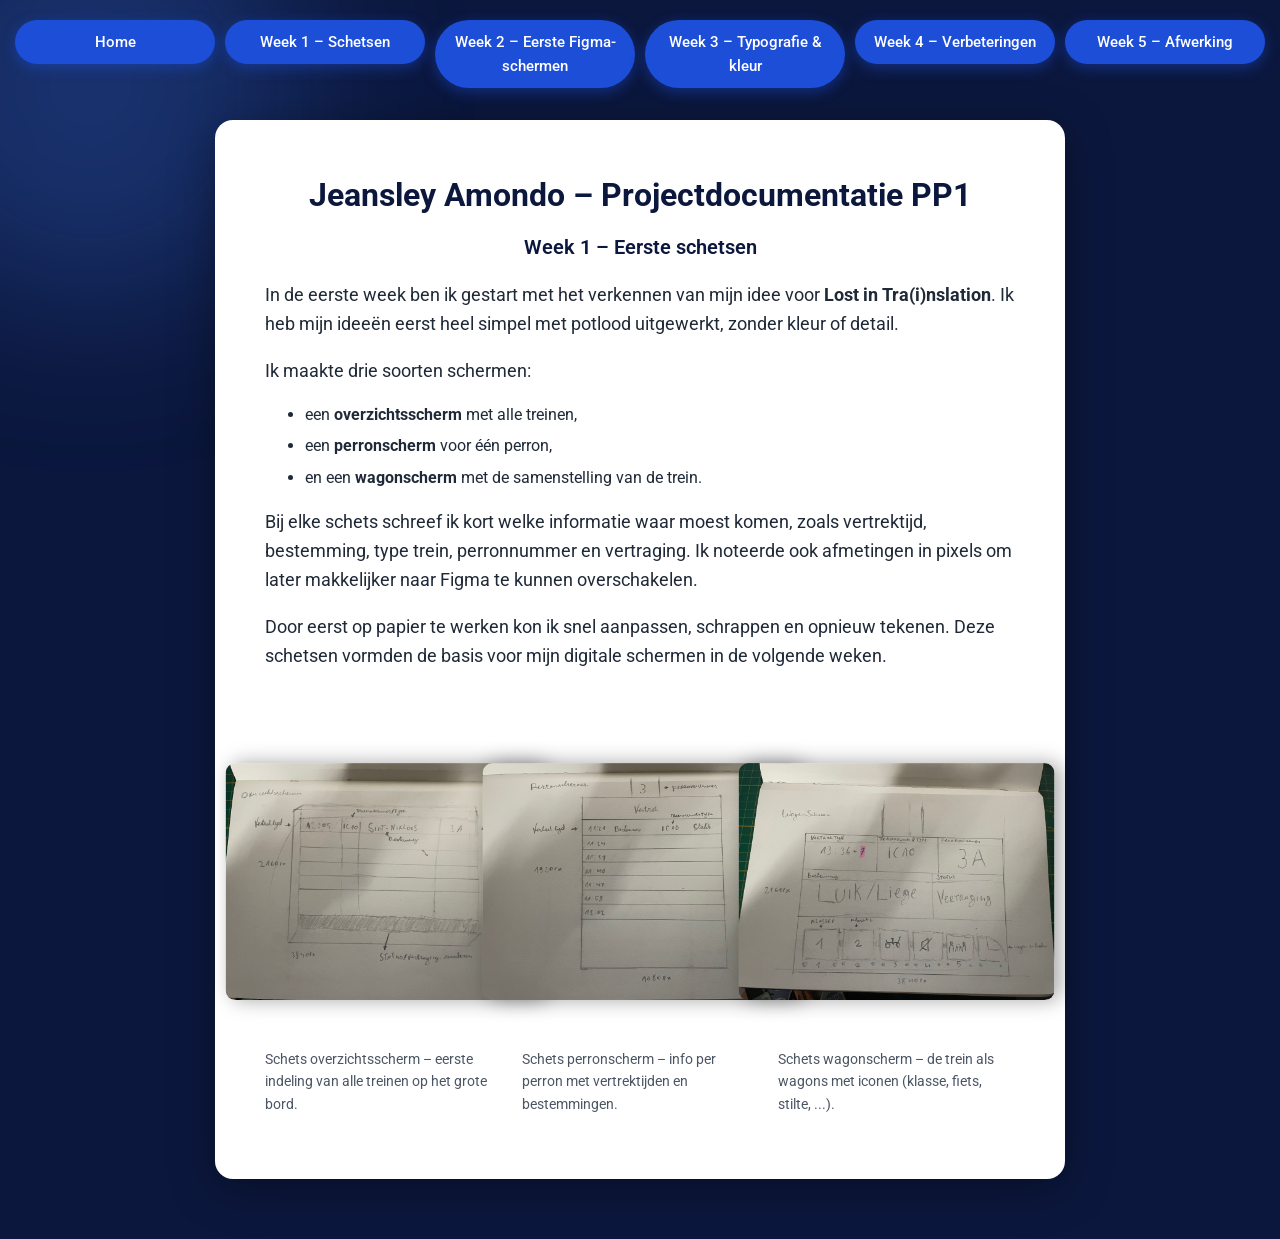
==== week1.html @ 90369146 "Update week1.html" ====
<!DOCTYPE html>
<html lang="nl">
<head>
  <meta charset="utf-8">
  <title>Week 1 – Jeansley Amondo – Projectdocumentatie PP1</title>
  <link rel="stylesheet" href="styles.css">
</head>
<body>

  <div class="bg-shape"></div>

  <div class="container">
    <h1>Jeansley Amondo – Projectdocumentatie PP1</h1>
    <h2>Week 1 – Eerste schetsen</h2>

    <section>
      <p>
        In de eerste week ben ik gestart met het verkennen van mijn idee voor
        <strong>Lost in Tra(i)nslation</strong>. Ik heb mijn ideeën eerst
        heel simpel met potlood uitgewerkt, zonder kleur of detail.
      </p>
      <p>
        Ik maakte drie soorten schermen:
      </p>
      <ul>
        <li>een <strong>overzichtsscherm</strong> met alle treinen,</li>
        <li>een <strong>perronscherm</strong> voor één perron,</li>
        <li>en een <strong>wagonscherm</strong> met de samenstelling van de trein.</li>
      </ul>
      <p>
        Bij elke schets schreef ik kort welke informatie waar moest komen,
        zoals vertrektijd, bestemming, type trein, perronnummer en vertraging.
        Ik noteerde ook afmetingen in pixels om later makkelijker naar Figma
        te kunnen overschakelen.
      </p>
      <p>
        Door eerst op papier te werken kon ik snel aanpassen, schrappen
        en opnieuw tekenen. Deze schetsen vormden de basis voor mijn
        digitale schermen in de volgende weken.
      </p>

   <div class="image-row">
  <figure>
    <a href="schets-overzicht.jpg" target="_blank">
      <img src="schets-overzicht.jpg"
           alt="Schets van het overzichtsscherm"
           class="rotate-sketch">
    </a>
    <figcaption>Schets overzichtsscherm – eerste indeling van alle treinen op het grote bord.</figcaption>
  </figure>

  <figure>
    <a href="schets-perron.jpg" target="_blank">
      <img src="schets-perron.jpg"
           alt="Schets van het perronscherm"
           class="rotate-sketch">
    </a>
    <figcaption>Schets perronscherm – info per perron met vertrektijden en bestemmingen.</figcaption>
  </figure>

  <figure>
    <a href="schets-wagon.jpg" target="_blank">
      <img src="schets-wagon.jpg"
           alt="Schets van het wagonscherm"
           class="rotate-sketch">
    </a>
    <figcaption>Schets wagonscherm – de trein als wagons met iconen (klasse, fiets, stilte, ...).</figcaption>
  </figure>
</div>
  <nav>
    <ul>
      <li><a href="index.html">Home</a></li>
      <li><a href="week1.html">Week 1 – Schetsen</a></li>
      <li><a href="week2.html">Week 2 – Eerste Figma-schermen</a></li>
      <li><a href="week3.html">Week 3 – Typografie & kleur</a></li>
      <li><a href="week4.html">Week 4 – Verbeteringen</a></li>
      <li><a href="week5.html">Week 5 – Afwerking</a></li>
    </ul>
  </nav>
  <!-- Klik-zoom modal -->
  <div class="img-modal" id="imgModal">
    <span class="img-modal-close" id="imgModalClose">&times;</span>
    <img class="img-modal-content" id="imgModalImg" alt="">
    <div class="img-modal-caption" id="imgModalCaption"></div>
  </div>

  <script>
    (function() {
      const modal = document.getElementById('imgModal');
      const modalImg = document.getElementById('imgModalImg');
      const modalCaption = document.getElementById('imgModalCaption');
      const closeBtn = document.getElementById('imgModalClose');

      document.querySelectorAll('.zoom-img').forEach(function(img) {
        img.addEventListener('click', function() {
          modal.style.display = 'flex';
          modalImg.src = this.src;
          modalCaption.textContent = this.alt || '';
        });
      });

      closeBtn.addEventListener('click', function() {
        modal.style.display = 'none';
      });

      modal.addEventListener('click', function(e) {
        if (e.target === modal) {
          modal.style.display = 'none';
        }
      });
    })();
  </script>
</body>
</html>
---- styles.css ----
/* ------------------------------- */
/*      FONTS & BASIS-INSTELLING   */
/* ------------------------------- */
@import url('https://fonts.googleapis.com/css2?family=Roboto:wght@300;400;500;700&display=swap');

* {
  box-sizing: border-box;
}

body {
  margin: 0;
  padding: 0;
  font-family: 'Roboto', sans-serif;
  background: #0b173d;        /* donkerblauw */
  color: #f1f5f9;
  line-height: 1.6;
  overflow-x: hidden;
  position: relative;
}

/* ------------------------------- */
/*     ZACHTE ANIMATIE ACHTERGROND */
/* ------------------------------- */
.bg-shape {
  position: fixed;
  width: 420px;
  height: 420px;
  background: rgba(70, 130, 255, 0.25);
  top: -120px;
  left: -120px;
  border-radius: 50%;
  filter: blur(85px);
  animation: float 18s infinite alternate ease-in-out;
  z-index: -1;
}

@keyframes float {
  0%   { transform: translate(0, 0) scale(1); }
  50%  { transform: translate(40px, 20px) scale(1.1); }
  100% { transform: translate(-20px, -10px) scale(0.95); }
}

/* ------------------------------- */
/*          CONTAINER BOX          */
/* ------------------------------- */
.container {
  max-width: 850px;
  margin: 120px auto 60px auto;
  background: #ffffff;
  padding: 40px 50px;
  border-radius: 18px;
  box-shadow: 0 10px 45px rgba(0,0,0,0.35);
  color: #0b173d;
}

.container h1 {
  margin: 0 0 10px 0;
  padding-top: 10px;
  font-size: 32px;
  font-weight: 700;
  text-align: center;
}

.container h2 {
  font-size: 20px;
  font-weight: 600;
  margin-top: 8px;
  margin-bottom: 18px;
  text-align: center;
  color: #0b173d;
}

/* ------------------------------- */
/*     NAVIGATIE – MIDDEN BOVEN    */
/* ------------------------------- */
nav {
  position: fixed;
  top: 20px;
  left: 50%;
  transform: translateX(-50%);
  z-index: 100;
}

nav ul {
  list-style: none;
  margin: 0;
  padding: 0;
  display: flex;
  flex-direction: row;   /* naast elkaar */
  gap: 10px;
}

nav ul li a {
  display: block;
  padding: 10px 16px;
  background: #1d4ed8;
  color: white;
  text-decoration: none;
  border-radius: 999px;
  text-align: center;
  font-weight: 500;
  font-size: 15px;
  transition: 0.25s;
  box-shadow: 0 4px 14px rgba(29, 78, 216, 0.45);
  width: 200px;      /* vaste breedte: alle knoppen even groot */
}

/* hover animatie */
nav ul li a:hover {
  transform: translateY(-3px) scale(1.05);
  background: #2563eb;
  box-shadow: 0 10px 22px rgba(29, 78, 216, 0.6);
}

/* ------------------------------- */
/*         PARAGRAFEN / LI         */
/* ------------------------------- */
p {
  margin-bottom: 14px;
  font-size: 18px;
  color: #1f2937;
}

ul li {
  color: #1f2937;
  margin-bottom: 6px;
}

/* ------------------------------- */
/*       FIGURES & AFBEELDINGEN    */
/* ------------------------------- */
figure {
  margin: 24px 0;
}

figure img {
  max-width: 100%;
  border-radius: 10px;
  box-shadow: 0 6px 20px rgba(0,0,0,0.35);
  display: block;
}

figure figcaption {
  margin-top: 8px;
  font-size: 14px;
  color: #4b5563;
}

/* afbeeldingen naast elkaar */
.image-row {
  display: flex;
  gap: 20px;
  justify-content: center;
  margin-top: 30px;
}

.image-row figure {
  flex: 1;
  max-width: 280px;
}

/* ------------------------------- */
/*         RESPONSIVE MODE         */
/* ------------------------------- */
@media(max-width: 900px) {

  nav ul {
    flex-wrap: wrap;
    justify-content: center;
  }

  nav ul li a {
    font-size: 14px;
    padding: 8px 12px;
    width: 160px;
  }

  .container {
    margin: 100px 20px 40px 20px;
    padding: 30px;
  }

  .image-row {
    flex-direction: column;
    align-items: center;
  }

  .image-row figure {
    max-width: 100%;
  }
}
/* Schetsen rechtzetten */
.rotate-sketch {
  transform: rotate(270deg);
  transform-origin: center center;
}
/* Modal voor klik-zoom op afbeeldingen */
.img-modal {
  display: none;
  position: fixed;
  inset: 0;
  background: rgba(0,0,0,0.8);
  z-index: 1000;
  justify-content: center;
  align-items: center;
  flex-direction: column;
  padding: 20px;
}

.img-modal-content {
  max-width: 90%;
  max-height: 80%;
  border-radius: 10px;
  box-shadow: 0 10px 40px rgba(0,0,0,0.6);
}

.img-modal-caption {
  margin-top: 12px;
  color: #e5e7eb;
  font-size: 16px;
  text-align: center;
}

.img-modal-close {
  position: absolute;
  top: 20px;
  right: 30px;
  font-size: 32px;
  color: #ffffff;
  cursor: pointer;
}
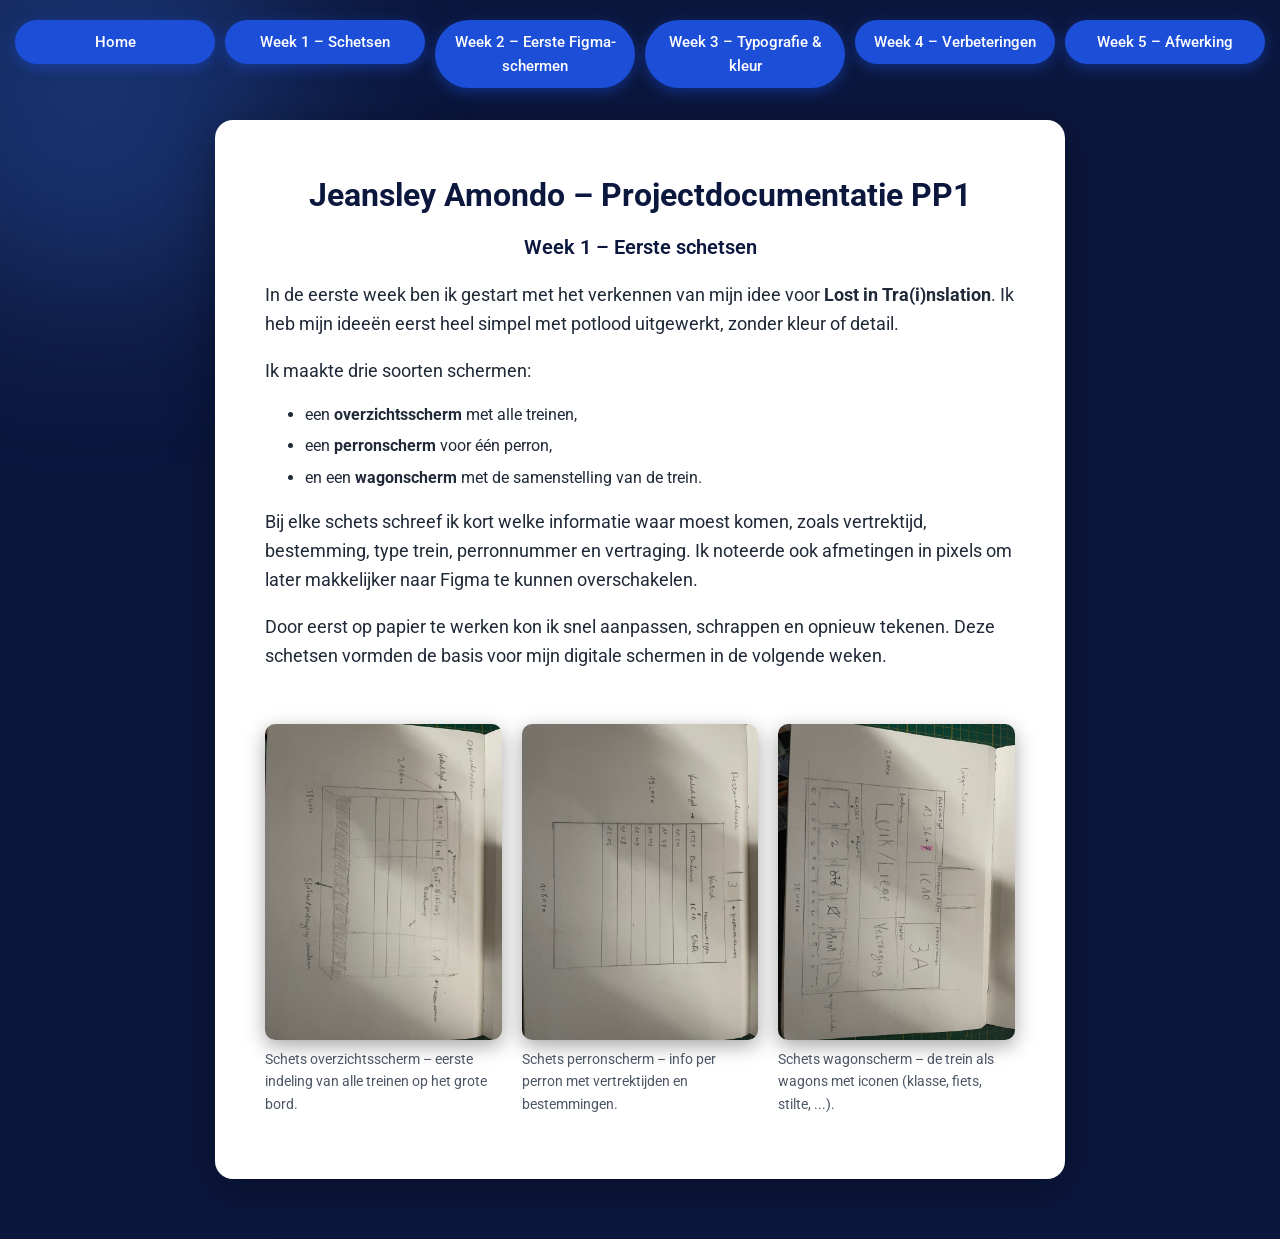
==== commit d2574f83: "Update week1.html" ====
--- a/week1.html
+++ b/week1.html
@@ -44,7 +44,7 @@
     <a href="schets-overzicht.jpg" target="_blank">
       <img src="schets-overzicht.jpg"
            alt="Schets van het overzichtsscherm"
-           class="rotate-sketch">
+           class="zoom-jmg">
     </a>
     <figcaption>Schets overzichtsscherm – eerste indeling van alle treinen op het grote bord.</figcaption>
   </figure>
@@ -53,7 +53,7 @@
     <a href="schets-perron.jpg" target="_blank">
       <img src="schets-perron.jpg"
            alt="Schets van het perronscherm"
-           class="rotate-sketch">
+           class="zoom-img">
     </a>
     <figcaption>Schets perronscherm – info per perron met vertrektijden en bestemmingen.</figcaption>
   </figure>
@@ -62,7 +62,7 @@
     <a href="schets-wagon.jpg" target="_blank">
       <img src="schets-wagon.jpg"
            alt="Schets van het wagonscherm"
-           class="rotate-sketch">
+           class="zoom-img">
     </a>
     <figcaption>Schets wagonscherm – de trein als wagons met iconen (klasse, fiets, stilte, ...).</figcaption>
   </figure>
--- a/styles.css
+++ b/styles.css
@@ -132,12 +132,18 @@
 figure {
   margin: 24px 0;
 }
-
 figure img {
   max-width: 100%;
   border-radius: 10px;
   box-shadow: 0 6px 20px rgba(0,0,0,0.35);
   display: block;
+  transition: transform 0.2s ease, box-shadow 0.2s ease;
+  cursor: pointer;
+}
+
+figure a:hover img {
+  transform: scale(1.06);
+  box-shadow: 0 10px 30px rgba(0,0,0,0.45);
 }
 
 figure figcaption {
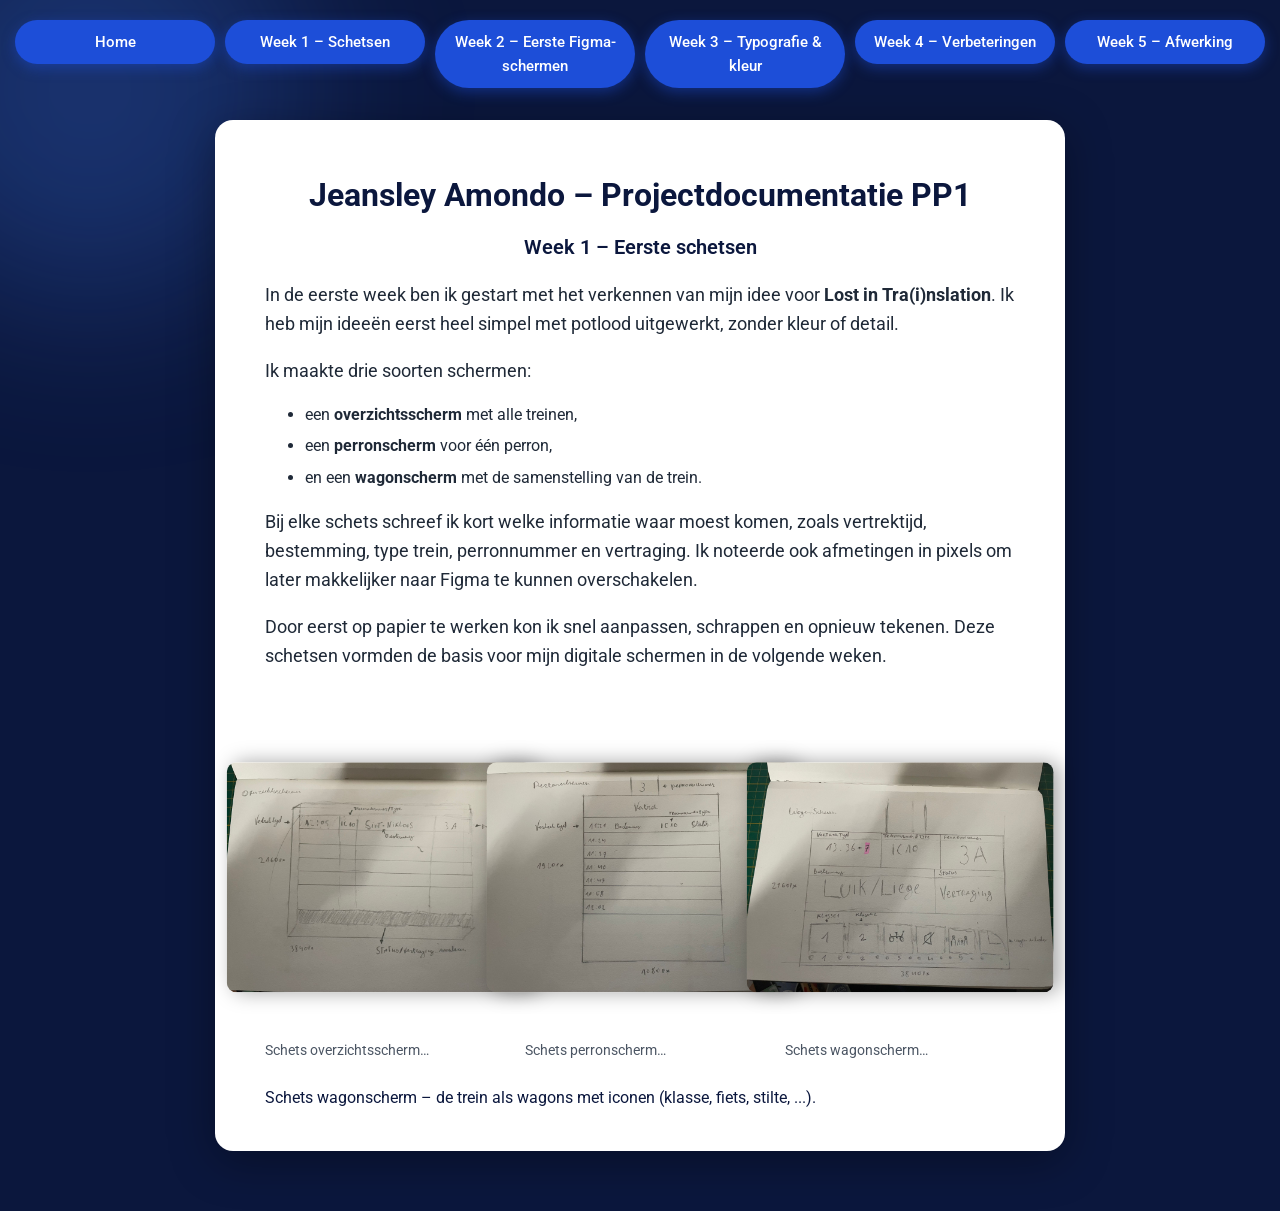
==== commit 287a24b3: "Update week1.html" ====
--- a/week1.html
+++ b/week1.html
@@ -43,26 +43,30 @@
   <figure>
     <a href="schets-overzicht.jpg" target="_blank">
       <img src="schets-overzicht.jpg"
-           alt="Schets van het overzichtsscherm"
-           class="zoom-jmg">
+           alt="Schets overzicht"
+           class="fix-rotation zoom-img">
     </a>
-    <figcaption>Schets overzichtsscherm – eerste indeling van alle treinen op het grote bord.</figcaption>
+    <figcaption>Schets overzichtsscherm…</figcaption>
   </figure>
 
   <figure>
     <a href="schets-perron.jpg" target="_blank">
       <img src="schets-perron.jpg"
-           alt="Schets van het perronscherm"
-           class="zoom-img">
+           alt="Schets perronscherm"
+           class="fix-rotation zoom-img">
     </a>
-    <figcaption>Schets perronscherm – info per perron met vertrektijden en bestemmingen.</figcaption>
+    <figcaption>Schets perronscherm…</figcaption>
   </figure>
 
   <figure>
     <a href="schets-wagon.jpg" target="_blank">
       <img src="schets-wagon.jpg"
-           alt="Schets van het wagonscherm"
-           class="zoom-img">
+           alt="Schets wagonscherm"
+           class="fix-rotation zoom-img">
+    </a>
+    <figcaption>Schets wagonscherm…</figcaption>
+  </figure>
+</div>
     </a>
     <figcaption>Schets wagonscherm – de trein als wagons met iconen (klasse, fiets, stilte, ...).</figcaption>
   </figure>
--- a/styles.css
+++ b/styles.css
@@ -155,16 +155,15 @@
 /* afbeeldingen naast elkaar */
 .image-row {
   display: flex;
-  gap: 20px;
   justify-content: center;
+  gap: 30px;          /* afstand tussen de schetsen */
   margin-top: 30px;
 }
 
 .image-row figure {
   flex: 1;
-  max-width: 280px;
-}
-
+  max-width: 260px;   /* zodat foto's kleiner zijn en mooier passen */
+}
 /* ------------------------------- */
 /*         RESPONSIVE MODE         */
 /* ------------------------------- */
@@ -235,3 +234,8 @@
   color: #ffffff;
   cursor: pointer;
 }
+/* Schetsfoto's recht zetten (niet draaien bij hover) */
+.fix-rotation {
+  transform: rotate(270deg);
+  transform-origin: center center;
+}
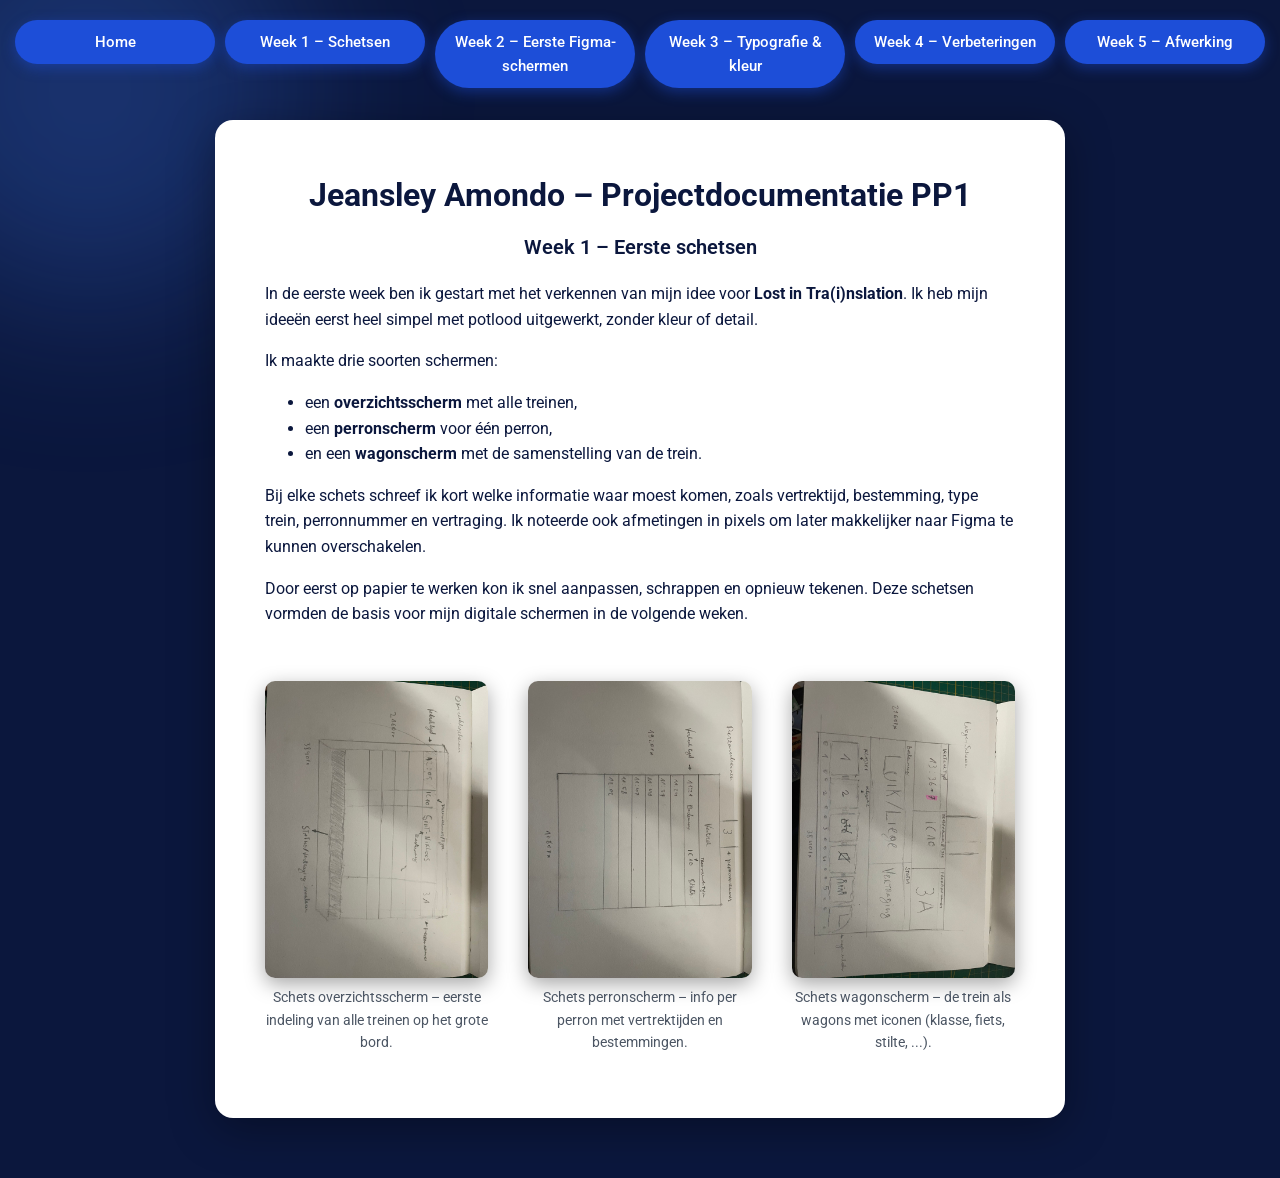
==== commit 702ceff1: "Update week1.html" ====
--- a/week1.html
+++ b/week1.html
@@ -39,38 +39,32 @@
         digitale schermen in de volgende weken.
       </p>
 
-   <div class="image-row">
-  <figure>
-    <a href="schets-overzicht.jpg" target="_blank">
-      <img src="schets-overzicht.jpg"
-           alt="Schets overzicht"
-           class="fix-rotation zoom-img">
-    </a>
-    <figcaption>Schets overzichtsscherm…</figcaption>
-  </figure>
+      <!-- SCHEMATISCHE SCHETSEN - HORIZONTALE RIJ -->
+      <div class="image-row">
+        <figure>
+          <a href="schets-overzicht.jpg" target="_blank">
+            <img src="schets-overzicht.jpg" alt="Schets overzichtsscherm">
+          </a>
+          <figcaption>Schets overzichtsscherm – eerste indeling van alle treinen op het grote bord.</figcaption>
+        </figure>
 
-  <figure>
-    <a href="schets-perron.jpg" target="_blank">
-      <img src="schets-perron.jpg"
-           alt="Schets perronscherm"
-           class="fix-rotation zoom-img">
-    </a>
-    <figcaption>Schets perronscherm…</figcaption>
-  </figure>
+        <figure>
+          <a href="schets-perron.jpg" target="_blank">
+            <img src="schets-perron.jpg" alt="Schets perronscherm">
+          </a>
+          <figcaption>Schets perronscherm – info per perron met vertrektijden en bestemmingen.</figcaption>
+        </figure>
 
-  <figure>
-    <a href="schets-wagon.jpg" target="_blank">
-      <img src="schets-wagon.jpg"
-           alt="Schets wagonscherm"
-           class="fix-rotation zoom-img">
-    </a>
-    <figcaption>Schets wagonscherm…</figcaption>
-  </figure>
-</div>
-    </a>
-    <figcaption>Schets wagonscherm – de trein als wagons met iconen (klasse, fiets, stilte, ...).</figcaption>
-  </figure>
-</div>
+        <figure>
+          <a href="schets-wagon.jpg" target="_blank">
+            <img src="schets-wagon.jpg" alt="Schets wagonscherm">
+          </a>
+          <figcaption>Schets wagonscherm – de trein als wagons met iconen (klasse, fiets, stilte, ...).</figcaption>
+        </figure>
+      </div>
+    </section>
+  </div>
+
   <nav>
     <ul>
       <li><a href="index.html">Home</a></li>
@@ -81,38 +75,6 @@
       <li><a href="week5.html">Week 5 – Afwerking</a></li>
     </ul>
   </nav>
-  <!-- Klik-zoom modal -->
-  <div class="img-modal" id="imgModal">
-    <span class="img-modal-close" id="imgModalClose">&times;</span>
-    <img class="img-modal-content" id="imgModalImg" alt="">
-    <div class="img-modal-caption" id="imgModalCaption"></div>
-  </div>
 
-  <script>
-    (function() {
-      const modal = document.getElementById('imgModal');
-      const modalImg = document.getElementById('imgModalImg');
-      const modalCaption = document.getElementById('imgModalCaption');
-      const closeBtn = document.getElementById('imgModalClose');
-
-      document.querySelectorAll('.zoom-img').forEach(function(img) {
-        img.addEventListener('click', function() {
-          modal.style.display = 'flex';
-          modalImg.src = this.src;
-          modalCaption.textContent = this.alt || '';
-        });
-      });
-
-      closeBtn.addEventListener('click', function() {
-        modal.style.display = 'none';
-      });
-
-      modal.addEventListener('click', function(e) {
-        if (e.target === modal) {
-          modal.style.display = 'none';
-        }
-      });
-    })();
-  </script>
 </body>
 </html>
--- a/styles.css
+++ b/styles.css
@@ -11,7 +11,7 @@
   margin: 0;
   padding: 0;
   font-family: 'Roboto', sans-serif;
-  background: #0b173d;        /* donkerblauw */
+  background: #0b173d;       
   color: #f1f5f9;
   line-height: 1.6;
   overflow-x: hidden;
@@ -86,7 +86,7 @@
   margin: 0;
   padding: 0;
   display: flex;
-  flex-direction: row;   /* naast elkaar */
+  flex-direction: row;
   gap: 10px;
 }
 
@@ -102,7 +102,7 @@
   font-size: 15px;
   transition: 0.25s;
   box-shadow: 0 4px 14px rgba(29, 78, 216, 0.45);
-  width: 200px;      /* vaste breedte: alle knoppen even groot */
+  width: 200px;
 }
 
 /* hover animatie */
@@ -113,57 +113,48 @@
 }
 
 /* ------------------------------- */
-/*         PARAGRAFEN / LI         */
-/* ------------------------------- */
-p {
-  margin-bottom: 14px;
-  font-size: 18px;
-  color: #1f2937;
-}
-
-ul li {
-  color: #1f2937;
-  margin-bottom: 6px;
-}
-
-/* ------------------------------- */
 /*       FIGURES & AFBEELDINGEN    */
 /* ------------------------------- */
 figure {
   margin: 24px 0;
 }
+
 figure img {
   max-width: 100%;
   border-radius: 10px;
   box-shadow: 0 6px 20px rgba(0,0,0,0.35);
   display: block;
-  transition: transform 0.2s ease, box-shadow 0.2s ease;
-  cursor: pointer;
+  transition: transform 0.25s ease, box-shadow 0.25s ease;
+  cursor: zoom-in;
 }
 
 figure a:hover img {
-  transform: scale(1.06);
-  box-shadow: 0 10px 30px rgba(0,0,0,0.45);
+  transform: scale(1.08);
+  box-shadow: 0 12px 34px rgba(0,0,0,0.45);
 }
 
 figure figcaption {
   margin-top: 8px;
   font-size: 14px;
   color: #4b5563;
+  text-align: center;
 }
 
-/* afbeeldingen naast elkaar */
+/* ------------------------------- */
+/*      AFBEELDINGEN RIJ           */
+/* ------------------------------- */
 .image-row {
   display: flex;
   justify-content: center;
-  gap: 30px;          /* afstand tussen de schetsen */
+  gap: 40px;       
   margin-top: 30px;
 }
 
 .image-row figure {
   flex: 1;
-  max-width: 260px;   /* zodat foto's kleiner zijn en mooier passen */
+  max-width: 260px;
 }
+
 /* ------------------------------- */
 /*         RESPONSIVE MODE         */
 /* ------------------------------- */
@@ -194,48 +185,3 @@
     max-width: 100%;
   }
 }
-/* Schetsen rechtzetten */
-.rotate-sketch {
-  transform: rotate(270deg);
-  transform-origin: center center;
-}
-/* Modal voor klik-zoom op afbeeldingen */
-.img-modal {
-  display: none;
-  position: fixed;
-  inset: 0;
-  background: rgba(0,0,0,0.8);
-  z-index: 1000;
-  justify-content: center;
-  align-items: center;
-  flex-direction: column;
-  padding: 20px;
-}
-
-.img-modal-content {
-  max-width: 90%;
-  max-height: 80%;
-  border-radius: 10px;
-  box-shadow: 0 10px 40px rgba(0,0,0,0.6);
-}
-
-.img-modal-caption {
-  margin-top: 12px;
-  color: #e5e7eb;
-  font-size: 16px;
-  text-align: center;
-}
-
-.img-modal-close {
-  position: absolute;
-  top: 20px;
-  right: 30px;
-  font-size: 32px;
-  color: #ffffff;
-  cursor: pointer;
-}
-/* Schetsfoto's recht zetten (niet draaien bij hover) */
-.fix-rotation {
-  transform: rotate(270deg);
-  transform-origin: center center;
-}
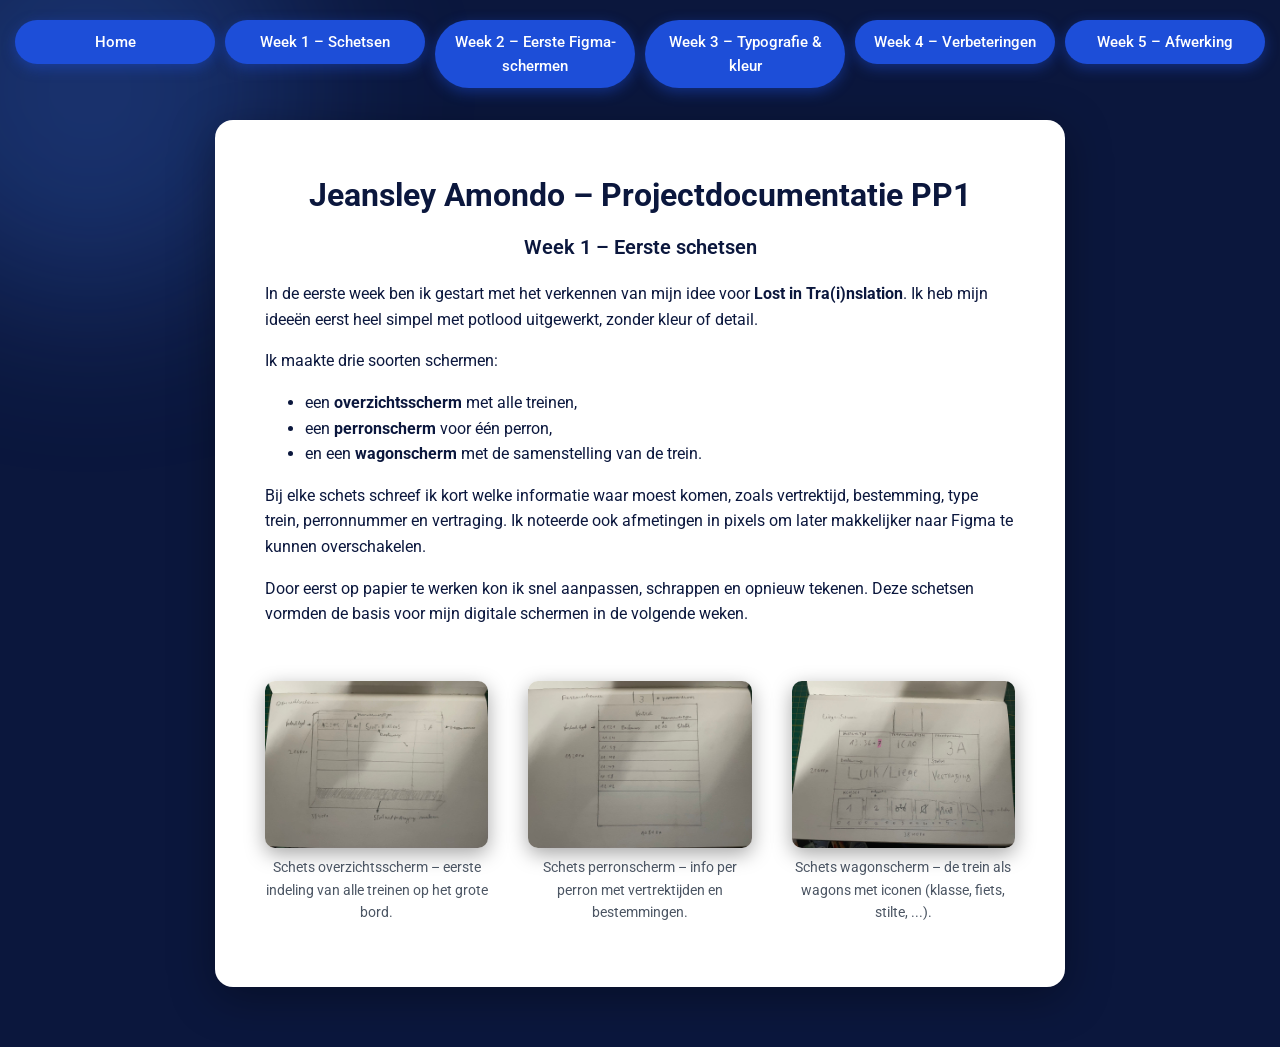
==== commit 322604a9: "Update week1.html" ====
--- a/week1.html
+++ b/week1.html
@@ -42,22 +42,22 @@
       <!-- SCHEMATISCHE SCHETSEN - HORIZONTALE RIJ -->
       <div class="image-row">
         <figure>
-          <a href="schets-overzicht.jpg" target="_blank">
-            <img src="schets-overzicht.jpg" alt="Schets overzichtsscherm">
+          <a href="schets-overzicht copy.jpg" target="_blank">
+            <img src="schets-overzicht copy.jpg" alt="Schets overzichtsscherm">
           </a>
           <figcaption>Schets overzichtsscherm – eerste indeling van alle treinen op het grote bord.</figcaption>
         </figure>
 
         <figure>
-          <a href="schets-perron.jpg" target="_blank">
-            <img src="schets-perron.jpg" alt="Schets perronscherm">
+          <a href="schets-perron copy.jpg" target="_blank">
+            <img src="schets-perron copy.jpg" alt="Schets perronscherm">
           </a>
           <figcaption>Schets perronscherm – info per perron met vertrektijden en bestemmingen.</figcaption>
         </figure>
 
         <figure>
-          <a href="schets-wagon.jpg" target="_blank">
-            <img src="schets-wagon.jpg" alt="Schets wagonscherm">
+          <a href="schets-wagon copy.jpg" target="_blank">
+            <img src="schets-wagon copy.jpg" alt="Schets wagonscherm">
           </a>
           <figcaption>Schets wagonscherm – de trein als wagons met iconen (klasse, fiets, stilte, ...).</figcaption>
         </figure>
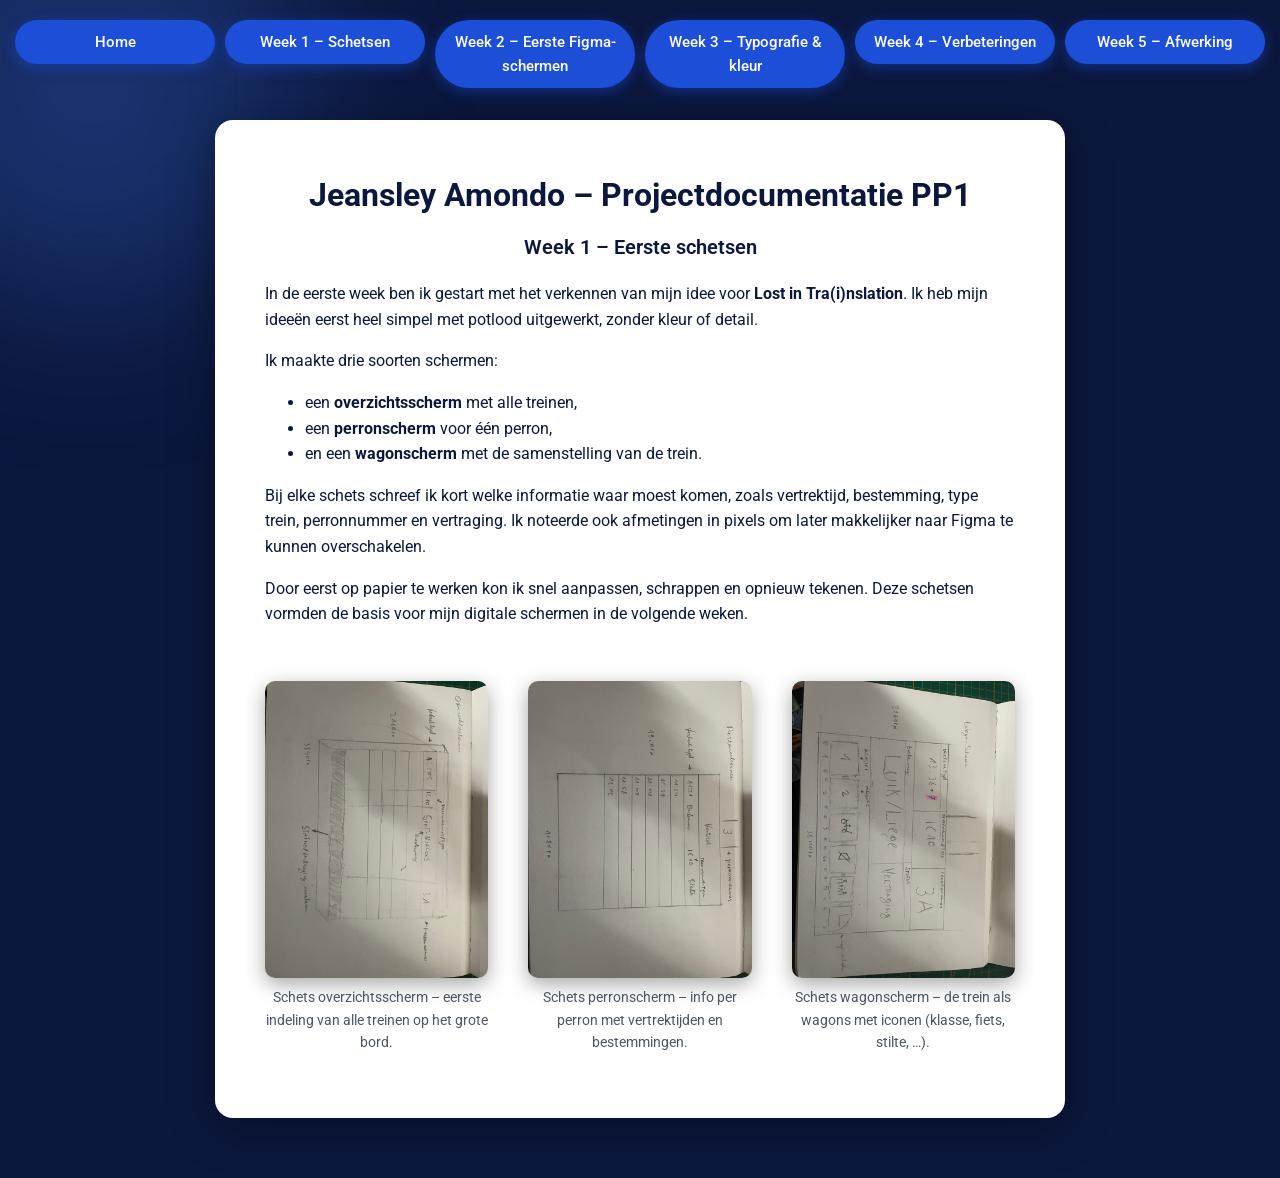
==== commit f060c3d3: "Update week1.html" ====
--- a/week1.html
+++ b/week1.html
@@ -16,9 +16,10 @@
     <section>
       <p>
         In de eerste week ben ik gestart met het verkennen van mijn idee voor
-        <strong>Lost in Tra(i)nslation</strong>. Ik heb mijn ideeën eerst
-        heel simpel met potlood uitgewerkt, zonder kleur of detail.
+        <strong>Lost in Tra(i)nslation</strong>. Ik heb mijn ideeën eerst heel
+        simpel met potlood uitgewerkt, zonder kleur of detail.
       </p>
+
       <p>
         Ik maakte drie soorten schermen:
       </p>
@@ -27,39 +28,47 @@
         <li>een <strong>perronscherm</strong> voor één perron,</li>
         <li>en een <strong>wagonscherm</strong> met de samenstelling van de trein.</li>
       </ul>
+
       <p>
-        Bij elke schets schreef ik kort welke informatie waar moest komen,
-        zoals vertrektijd, bestemming, type trein, perronnummer en vertraging.
-        Ik noteerde ook afmetingen in pixels om later makkelijker naar Figma
-        te kunnen overschakelen.
-      </p>
-      <p>
-        Door eerst op papier te werken kon ik snel aanpassen, schrappen
-        en opnieuw tekenen. Deze schetsen vormden de basis voor mijn
-        digitale schermen in de volgende weken.
+        Bij elke schets schreef ik kort welke informatie waar moest komen, zoals
+        vertrektijd, bestemming, type trein, perronnummer en vertraging. Ik
+        noteerde ook afmetingen in pixels om later makkelijker naar Figma te
+        kunnen overschakelen.
       </p>
 
-      <!-- SCHEMATISCHE SCHETSEN - HORIZONTALE RIJ -->
+      <p>
+        Door eerst op papier te werken kon ik snel aanpassen, schrappen en
+        opnieuw tekenen. Deze schetsen vormden de basis voor mijn digitale
+        schermen in de volgende weken.
+      </p>
+
+      <!-- SCHEMATICHE SCHETSEN - HORIZONTAAL -->
       <div class="image-row">
         <figure>
-          <a href="schets-overzicht copy.jpg" target="_blank">
-            <img src="schets-overzicht copy.jpg" alt="Schets overzichtsscherm">
+          <a href="schets-overzicht.jpg" target="_blank">
+            <img src="schets-overzicht.jpg" alt="Schets van het overzichtsscherm">
           </a>
-          <figcaption>Schets overzichtsscherm – eerste indeling van alle treinen op het grote bord.</figcaption>
+          <figcaption>
+            Schets overzichtsscherm – eerste indeling van alle treinen op het grote bord.
+          </figcaption>
         </figure>
 
         <figure>
-          <a href="schets-perron copy.jpg" target="_blank">
-            <img src="schets-perron copy.jpg" alt="Schets perronscherm">
+          <a href="schets-perron.jpg" target="_blank">
+            <img src="schets-perron.jpg" alt="Schets van het perronscherm">
           </a>
-          <figcaption>Schets perronscherm – info per perron met vertrektijden en bestemmingen.</figcaption>
+          <figcaption>
+            Schets perronscherm – info per perron met vertrektijden en bestemmingen.
+          </figcaption>
         </figure>
 
         <figure>
-          <a href="schets-wagon copy.jpg" target="_blank">
-            <img src="schets-wagon copy.jpg" alt="Schets wagonscherm">
+          <a href="schets-wagon.jpg" target="_blank">
+            <img src="schets-wagon.jpg" alt="Schets van het wagonscherm">
           </a>
-          <figcaption>Schets wagonscherm – de trein als wagons met iconen (klasse, fiets, stilte, ...).</figcaption>
+          <figcaption>
+            Schets wagonscherm – de trein als wagons met iconen (klasse, fiets, stilte, …).
+          </figcaption>
         </figure>
       </div>
     </section>
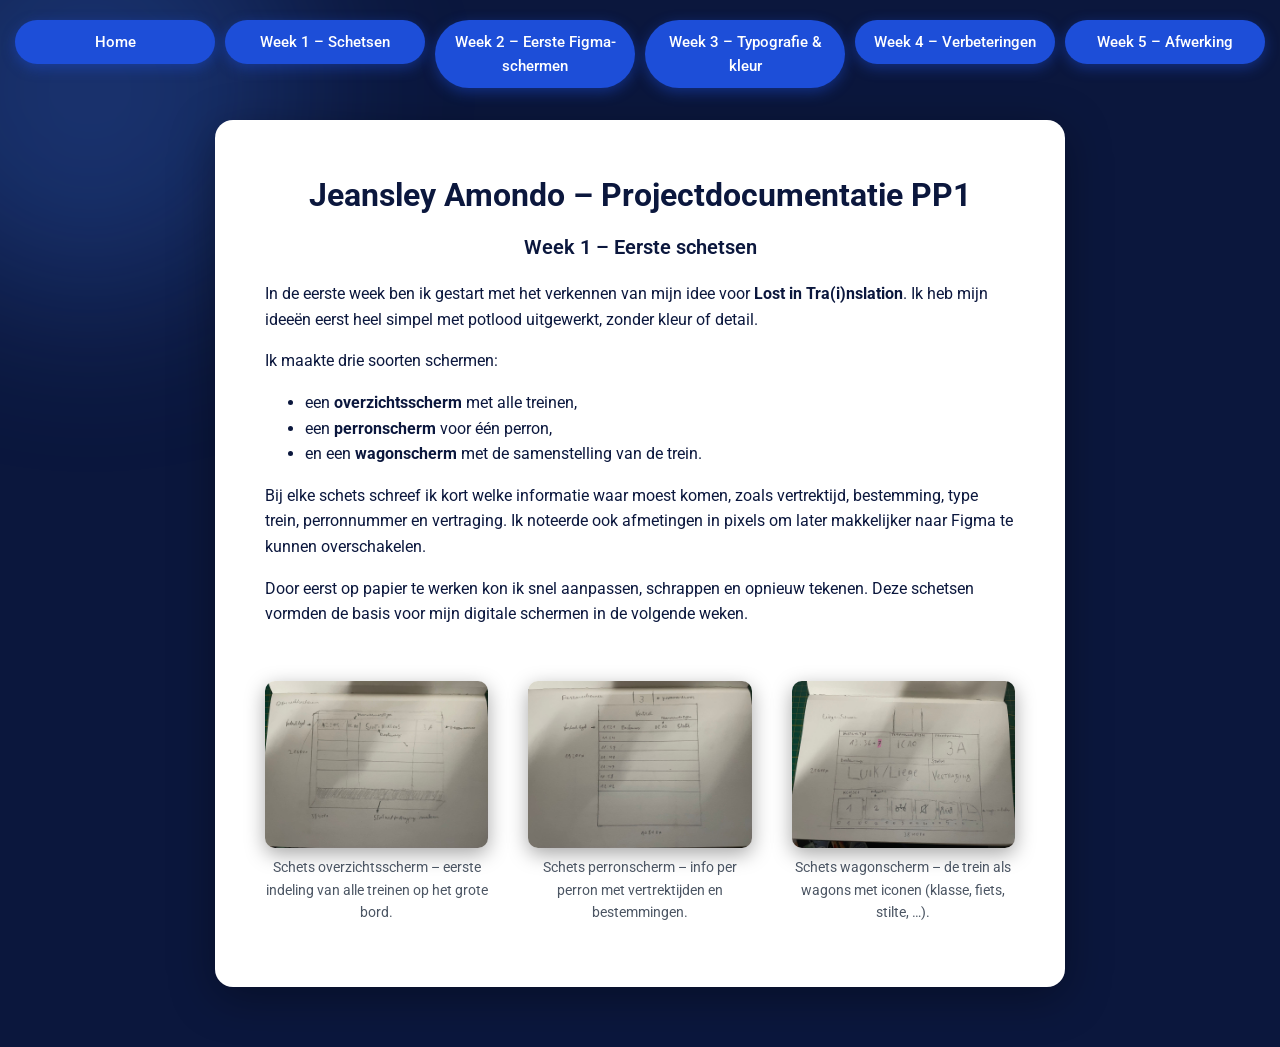
==== commit faf6580e: "Update week1.html" ====
--- a/week1.html
+++ b/week1.html
@@ -45,8 +45,8 @@
       <!-- SCHEMATICHE SCHETSEN - HORIZONTAAL -->
       <div class="image-row">
         <figure>
-          <a href="schets-overzicht.jpg" target="_blank">
-            <img src="schets-overzicht.jpg" alt="Schets van het overzichtsscherm">
+          <a href="schets-overzicht copy.jpg" target="_blank">
+            <img src="schets-overzicht copy.jpg" alt="Schets overzichtsscherm">
           </a>
           <figcaption>
             Schets overzichtsscherm – eerste indeling van alle treinen op het grote bord.
@@ -54,8 +54,8 @@
         </figure>
 
         <figure>
-          <a href="schets-perron.jpg" target="_blank">
-            <img src="schets-perron.jpg" alt="Schets van het perronscherm">
+          <a href="schets-perron copy.jpg" target="_blank">
+            <img src="schets-perron copy.jpg" alt="Schets perronscherm">
           </a>
           <figcaption>
             Schets perronscherm – info per perron met vertrektijden en bestemmingen.
@@ -63,14 +63,15 @@
         </figure>
 
         <figure>
-          <a href="schets-wagon.jpg" target="_blank">
-            <img src="schets-wagon.jpg" alt="Schets van het wagonscherm">
+          <a href="schets-wagon copy.jpg" target="_blank">
+            <img src="schets-wagon copy.jpg" alt="Schets wagonscherm">
           </a>
           <figcaption>
             Schets wagonscherm – de trein als wagons met iconen (klasse, fiets, stilte, …).
           </figcaption>
         </figure>
       </div>
+
     </section>
   </div>
 
